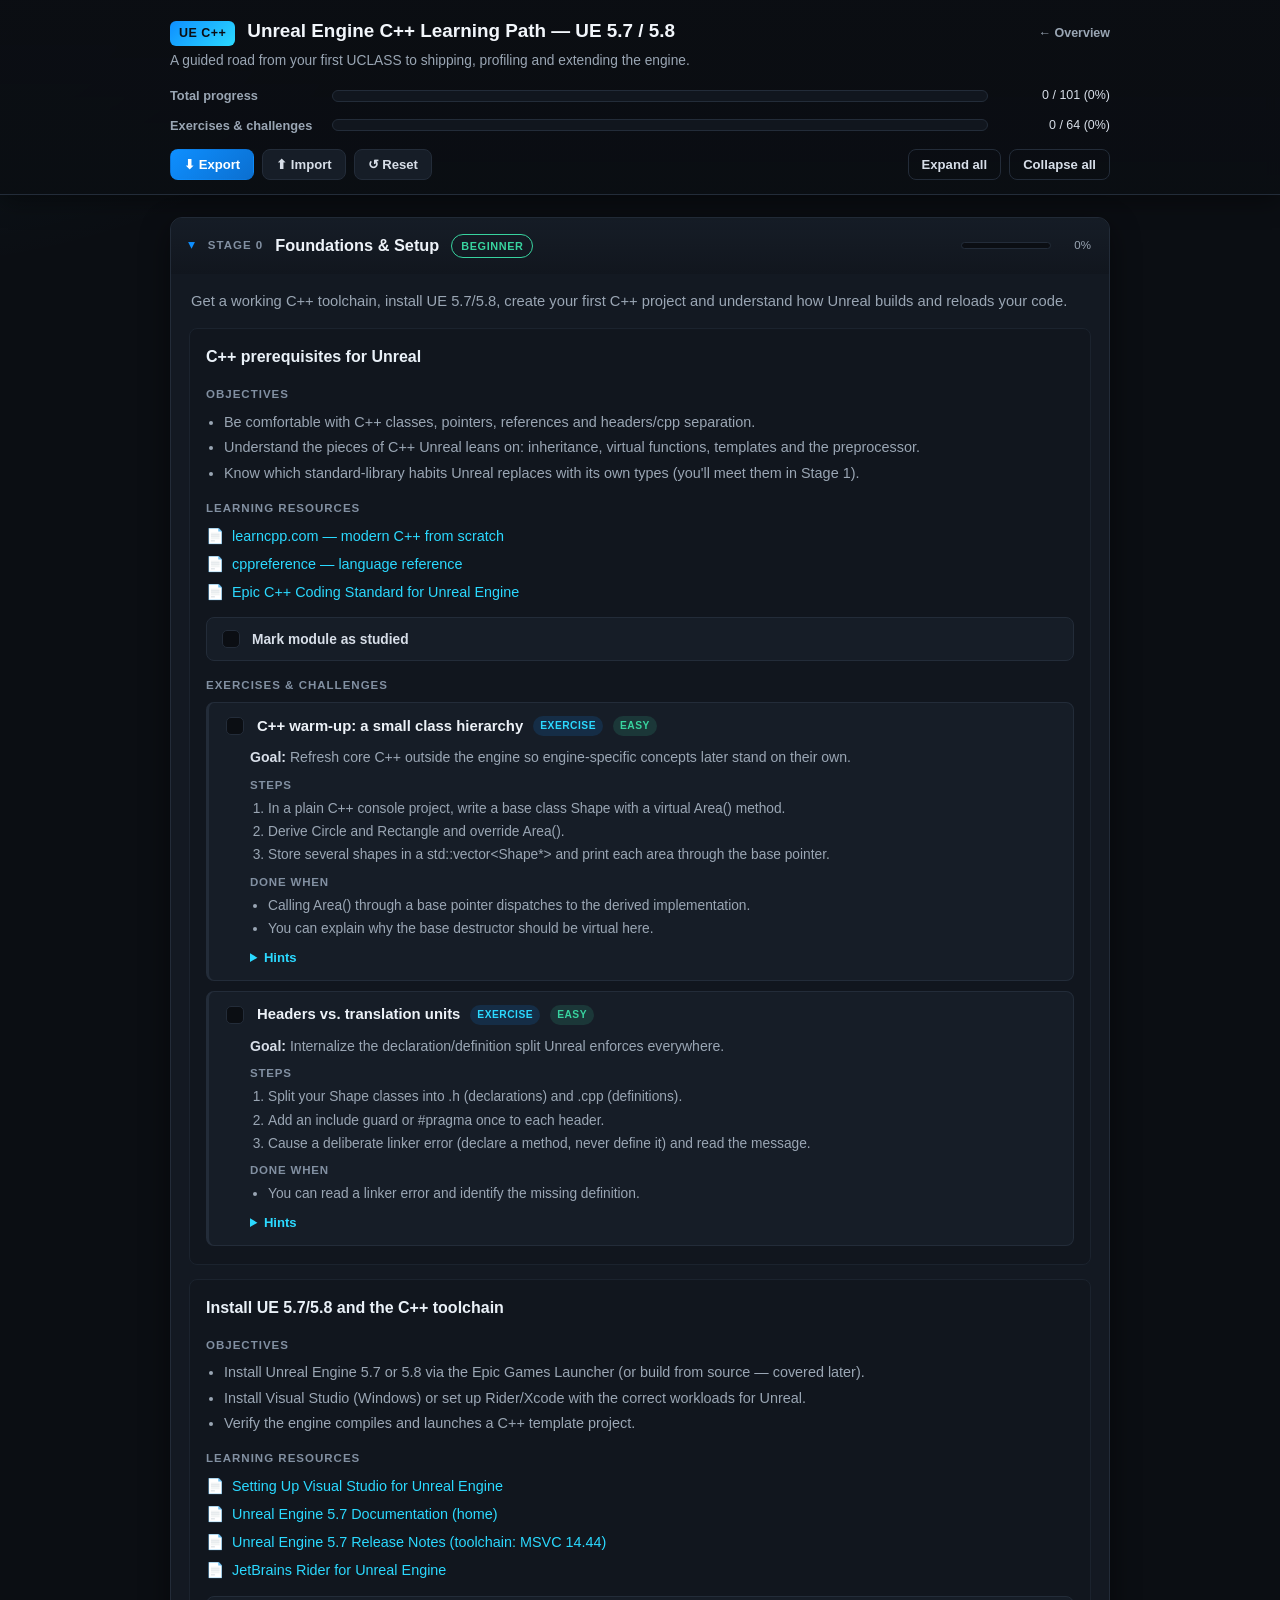
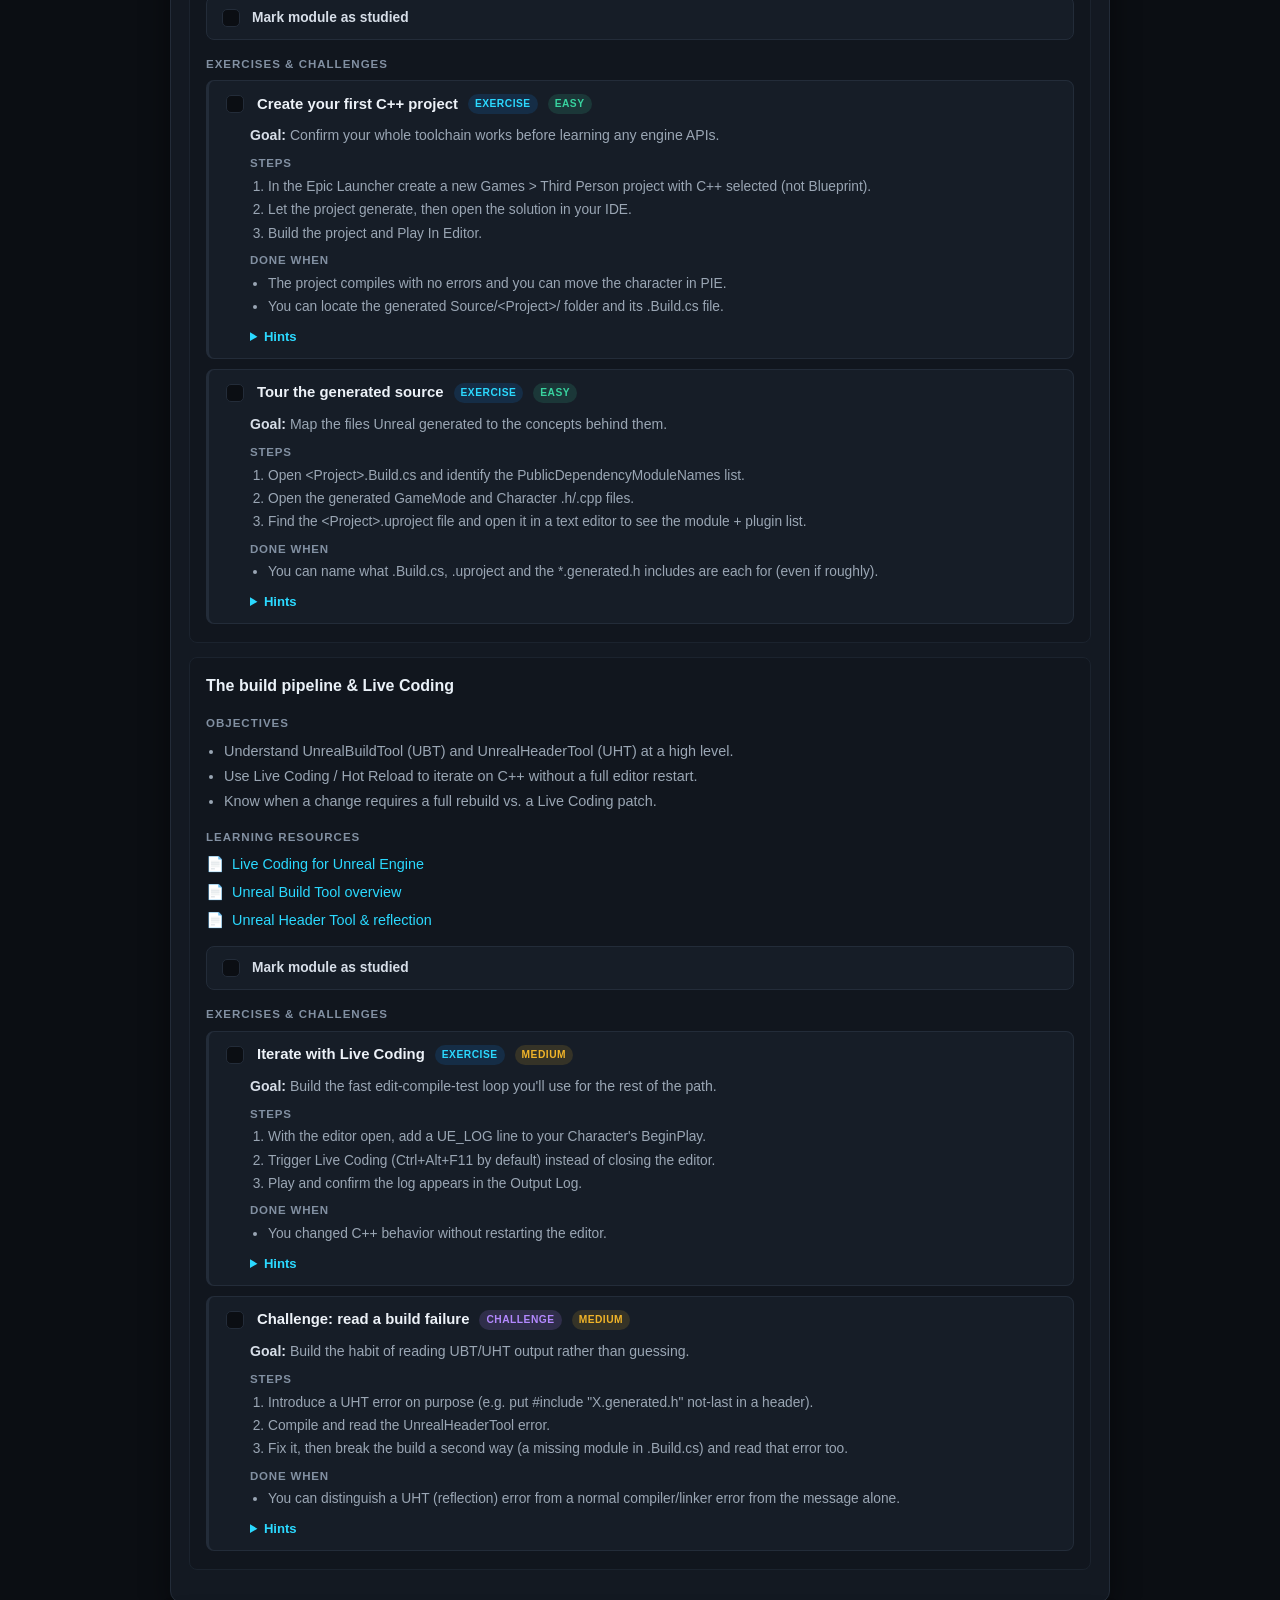
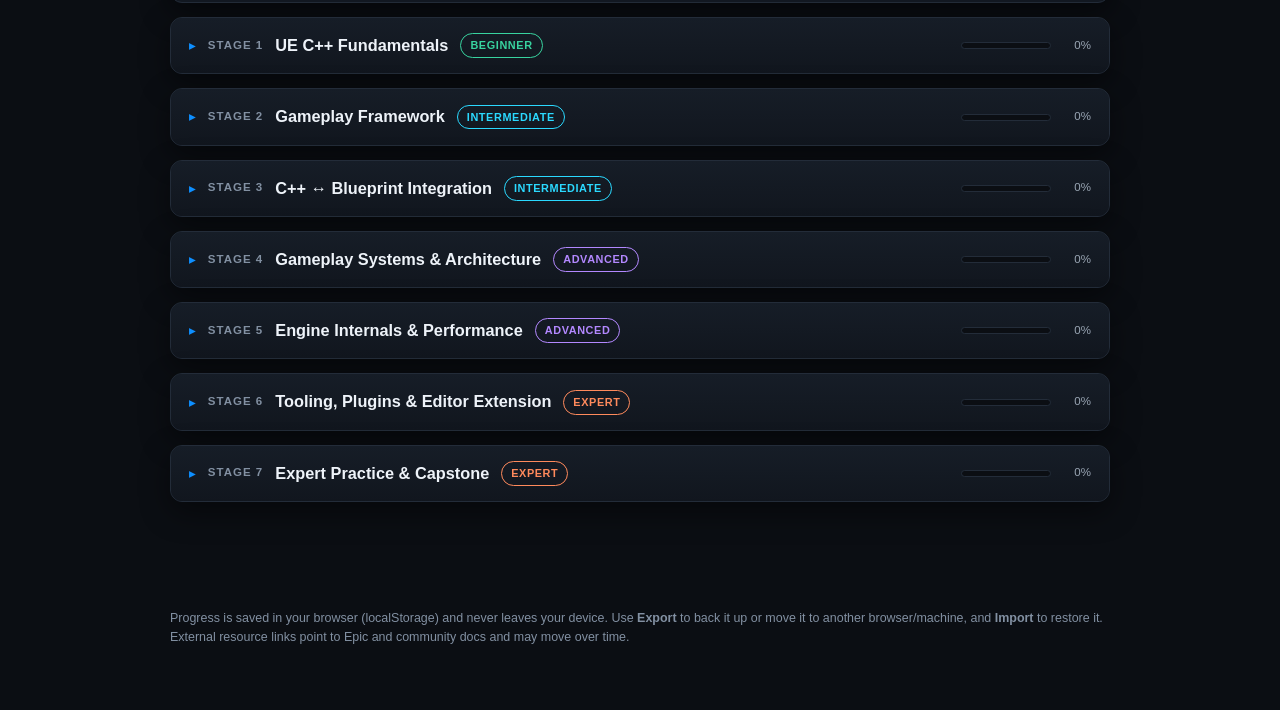
==== app.html @ 60b4b041 "Add landing page; move the app to app.html; add SVG favicon index.html is now a small landing page c" ====
<!DOCTYPE html>
<html lang="en">
<head>
  <meta charset="UTF-8" />
  <meta name="viewport" content="width=device-width, initial-scale=1.0" />
  <meta name="description" content="A guided beginner-to-expert Unreal Engine 5.7/5.8 C++ learning path with exercises, challenges and trackable progress." />
  <title>Unreal Engine C++ Learning Path</title>
  <link rel="icon" type="image/svg+xml" href="assets/favicon.svg" />
  <link rel="stylesheet" href="css/styles.css" />
</head>
<body>
  <header class="app-header">
    <div class="header-inner">
      <div class="title-row">
        <span class="app-logo">UE&nbsp;C++</span>
        <h1 id="app-title">Unreal Engine C++ Learning Path</h1>
        <a class="back-link" href="index.html">&larr; Overview</a>
      </div>
      <p id="app-subtitle"></p>

      <!-- Two progress bars: total (all items) and exercises/challenges only -->
      <div class="bars">
        <div class="bar-block">
          <span class="bar-name">Total progress</span>
          <div class="bar-track">
            <div id="total-fill" class="bar-fill" role="progressbar"
                 aria-label="Total progress" aria-valuemin="0" aria-valuemax="100" aria-valuenow="0"></div>
          </div>
          <span id="total-label" class="bar-value">0 / 0 (0%)</span>
        </div>
        <div class="bar-block">
          <span class="bar-name">Exercises &amp; challenges</span>
          <div class="bar-track">
            <div id="ex-fill" class="bar-fill" role="progressbar"
                 aria-label="Exercise and challenge progress" aria-valuemin="0" aria-valuemax="100" aria-valuenow="0"></div>
          </div>
          <span id="ex-label" class="bar-value">0 / 0 (0%)</span>
        </div>
      </div>

      <!-- Toolbar: progress import/export + view controls -->
      <div class="toolbar">
        <button id="btn-export" class="btn btn-primary" type="button" title="Download your progress as a JSON file"><span aria-hidden="true">⬇ </span>Export</button>
        <button id="btn-import" class="btn" type="button" title="Load progress from a JSON file"><span aria-hidden="true">⬆ </span>Import</button>
        <button id="btn-reset" class="btn btn-danger" type="button" title="Clear all saved progress"><span aria-hidden="true">↺ </span>Reset</button>
        <span class="toolbar-spacer"></span>
        <button id="btn-expand" class="btn btn-ghost" type="button">Expand all</button>
        <button id="btn-collapse" class="btn btn-ghost" type="button">Collapse all</button>
        <input id="import-file" type="file" accept="application/json,.json" hidden />
      </div>
    </div>
  </header>

  <main>
    <div id="content"><!-- stages rendered here by app.js --></div>
  </main>

  <footer class="app-footer">
    <p>
      Progress is saved in your browser (localStorage) and never leaves your device.
      Use <strong>Export</strong> to back it up or move it to another browser/machine, and <strong>Import</strong> to restore it.
      External resource links point to Epic and community docs and may move over time.
    </p>
  </footer>

  <div id="flash" class="flash" role="status" aria-live="polite"></div>

  <!-- Classic scripts (no modules / no fetch) so this works from file:// too. content.js MUST load first. -->
  <script src="js/content.js"></script>
  <script src="js/app.js"></script>
</body>
</html>
---- css/styles.css ----
/* =========================================================================
 * styles.css — UE dark / Epic-style theme for the C++ learning path.
 * Single dark theme. No external fonts/CDNs so it works offline / file://.
 * ====================================================================== */

:root {
  --bg: #0b0e13;
  --bg-elev: #11161e;
  --bg-elev-2: #161d27;
  --panel: #131922;
  --border: #232c39;
  --border-soft: #1b232e;
  --text: #d7dee8;
  --text-dim: #9aa6b4;
  --text-faint: #8290a2; /* keeps >=4.5:1 contrast on the panel backgrounds */
  --accent: #0e8fff;
  --accent-2: #2bd9ff;
  --accent-glow: rgba(14, 143, 255, 0.35);
  --ok: #38d39f;
  --warn: #f0b429;
  --err: #ff6b6b;

  --beginner: #38d39f;
  --intermediate: #2bd9ff;
  --advanced: #b388ff;
  --expert: #ff8a5c;

  --easy: #38d39f;
  --medium: #f0b429;
  --hard: #ff6b6b;

  --radius: 12px;
  --radius-sm: 8px;
  --shadow: 0 10px 30px rgba(0, 0, 0, 0.45);
  --maxw: 980px;
}

* { box-sizing: border-box; }

html, body { margin: 0; padding: 0; }

body {
  font-family: "Segoe UI", Roboto, Helvetica, Arial, system-ui, sans-serif;
  background:
    radial-gradient(1200px 600px at 80% -10%, rgba(14, 143, 255, 0.10), transparent 60%),
    radial-gradient(900px 500px at -10% 0%, rgba(43, 217, 255, 0.06), transparent 55%),
    var(--bg);
  color: var(--text);
  line-height: 1.55;
  min-height: 100vh;
}

a { color: var(--accent-2); text-decoration: none; }
a:hover { text-decoration: underline; }

/* ---------------------------------------------------------------- Header */
.app-header {
  position: sticky;
  top: 0;
  z-index: 50;
  background: linear-gradient(180deg, rgba(11, 14, 19, 0.98), rgba(11, 14, 19, 0.92));
  backdrop-filter: blur(8px);
  border-bottom: 1px solid var(--border);
  box-shadow: 0 6px 24px rgba(0, 0, 0, 0.4);
}

.header-inner {
  max-width: var(--maxw);
  margin: 0 auto;
  padding: 16px 20px 14px;
}

.title-row { display: flex; align-items: baseline; gap: 12px; flex-wrap: wrap; }

.app-logo {
  font-weight: 800;
  letter-spacing: 0.5px;
  font-size: 0.78rem;
  color: var(--bg);
  background: linear-gradient(135deg, var(--accent), var(--accent-2));
  padding: 3px 9px;
  border-radius: 6px;
  text-transform: uppercase;
}

#app-title {
  font-size: 1.18rem;
  font-weight: 700;
  margin: 0;
  color: #f2f6fb;
}

#app-subtitle {
  margin: 4px 0 0;
  color: var(--text-dim);
  font-size: 0.86rem;
}

/* Progress bars */
.bars { margin-top: 14px; display: grid; gap: 10px; }

.bar-block { display: grid; grid-template-columns: 150px 1fr auto; gap: 12px; align-items: center; }

.bar-name { font-size: 0.8rem; color: var(--text-dim); font-weight: 600; }

.bar-track {
  position: relative;
  height: 12px;
  background: var(--bg-elev);
  border: 1px solid var(--border);
  border-radius: 999px;
  overflow: hidden;
}

.bar-fill {
  position: absolute;
  left: 0; top: 0; bottom: 0;
  width: 0%;
  border-radius: 999px;
  transition: width 0.45s cubic-bezier(0.2, 0.8, 0.2, 1);
}

#total-fill { background: linear-gradient(90deg, var(--accent), var(--accent-2)); box-shadow: 0 0 14px var(--accent-glow); }
#ex-fill { background: linear-gradient(90deg, var(--expert), var(--warn)); box-shadow: 0 0 14px rgba(255, 138, 92, 0.3); }

.bar-value { font-size: 0.78rem; color: var(--text); font-variant-numeric: tabular-nums; min-width: 110px; text-align: right; }

/* Toolbar */
.toolbar { margin-top: 14px; display: flex; flex-wrap: wrap; gap: 8px; }

.btn {
  background: var(--bg-elev-2);
  color: var(--text);
  border: 1px solid var(--border);
  padding: 7px 13px;
  border-radius: var(--radius-sm);
  font-size: 0.82rem;
  font-weight: 600;
  cursor: pointer;
  transition: border-color 0.15s, background 0.15s, transform 0.05s;
}
.btn:hover { border-color: var(--accent); background: var(--panel); }
.btn:active { transform: translateY(1px); }
.btn-primary { background: linear-gradient(135deg, var(--accent), #0b6fd0); border-color: transparent; color: #fff; }
.btn-primary:hover { filter: brightness(1.08); }
.btn-danger:hover { border-color: var(--err); color: #ffd2d2; }
.btn-ghost { background: transparent; }

.toolbar-spacer { flex: 1 1 auto; }

/* ---------------------------------------------------------------- Main */
main { max-width: var(--maxw); margin: 0 auto; padding: 22px 20px 80px; }

/* Stage */
.stage {
  background: var(--panel);
  border: 1px solid var(--border);
  border-radius: var(--radius);
  margin-bottom: 14px;
  overflow: hidden;
  box-shadow: var(--shadow);
}

/* heading wrapper around the disclosure button — purely structural */
.stage-h { margin: 0; font-size: inherit; font-weight: inherit; }

.stage-header {
  width: 100%;
  display: flex;
  align-items: center;
  gap: 12px;
  padding: 15px 18px;
  background: linear-gradient(180deg, var(--bg-elev-2), var(--bg-elev));
  border: none;
  cursor: pointer;
  text-align: left;
  color: var(--text);
  font: inherit;
}
.stage-header:hover { background: var(--bg-elev-2); }

.caret { display: inline-block; transition: transform 0.2s; color: var(--accent); font-size: 0.85rem; }
.stage.open .caret { transform: rotate(90deg); }

.stage-index { font-size: 0.72rem; color: var(--text-faint); font-weight: 700; text-transform: uppercase; letter-spacing: 1px; }
.stage-title { font-size: 1.02rem; font-weight: 700; color: #eef3f9; flex: 0 1 auto; }

.level-badge {
  font-size: 0.68rem;
  font-weight: 700;
  text-transform: uppercase;
  letter-spacing: 0.6px;
  padding: 3px 9px;
  border-radius: 999px;
  border: 1px solid currentColor;
}
.level-beginner { color: var(--beginner); }
.level-intermediate { color: var(--intermediate); }
.level-advanced { color: var(--advanced); }
.level-expert { color: var(--expert); }

.stage-mini { margin-left: auto; display: flex; align-items: center; gap: 8px; }
.stage-mini-track { display: inline-block; width: 90px; height: 7px; background: var(--bg); border: 1px solid var(--border); border-radius: 999px; overflow: hidden; }
.stage-mini-fill { display: block; height: 100%; width: 0%; background: linear-gradient(90deg, var(--accent), var(--accent-2)); transition: width 0.4s ease; }
.stage-mini-label { font-size: 0.72rem; color: var(--text-dim); min-width: 32px; text-align: right; font-variant-numeric: tabular-nums; }

.stage-body { display: none; padding: 6px 18px 18px; }
.stage.open .stage-body { display: block; }

.stage-summary { color: var(--text-dim); margin: 10px 2px 16px; font-size: 0.92rem; }

/* Module */
.module {
  background: var(--bg-elev);
  border: 1px solid var(--border-soft);
  border-radius: var(--radius-sm);
  padding: 16px 16px 18px;
  margin-bottom: 14px;
}
.module-title { margin: 0 0 6px; font-size: 1.0rem; color: #eaf1f8; }

.section-label {
  margin: 16px 0 7px;
  font-size: 0.72rem;
  letter-spacing: 1px;
  text-transform: uppercase;
  color: var(--text-faint);
  font-weight: 700;
}

.objectives, .resources { margin: 0; padding-left: 18px; }
.objectives li { margin: 3px 0; color: var(--text-dim); font-size: 0.9rem; }

.resources { list-style: none; padding-left: 0; }
.resources li { display: flex; align-items: baseline; gap: 8px; margin: 5px 0; font-size: 0.9rem; }
.res-icon { font-size: 0.92rem; }

/* Study checkbox row */
.study-row {
  margin-top: 14px;
  display: flex;
  align-items: center;
  gap: 9px;
  padding: 9px 11px;
  background: var(--bg-elev-2);
  border: 1px solid var(--border);
  border-radius: var(--radius-sm);
}
.study-label { font-size: 0.86rem; color: var(--text); font-weight: 600; cursor: pointer; }

/* Checkboxes */
input[type="checkbox"] {
  appearance: none;
  -webkit-appearance: none;
  width: 18px; height: 18px;
  border: 1.5px solid var(--border);
  border-radius: 5px;
  background: var(--bg);
  cursor: pointer;
  position: relative;
  flex: 0 0 auto;
  transition: border-color 0.15s, background 0.15s;
}
input[type="checkbox"]:hover { border-color: var(--accent); }
input[type="checkbox"]:checked { background: linear-gradient(135deg, var(--accent), var(--accent-2)); border-color: transparent; }
input[type="checkbox"]:checked::after {
  content: "";
  position: absolute;
  left: 5px; top: 1px;
  width: 5px; height: 10px;
  border: solid #04121f;
  border-width: 0 2.5px 2.5px 0;
  transform: rotate(45deg);
}
input[type="checkbox"]:focus-visible { outline: 2px solid var(--accent-2); outline-offset: 2px; }

/* Exercises */
.exercises { display: grid; gap: 10px; }

.exercise {
  border: 1px solid var(--border);
  border-left: 3px solid var(--border);
  border-radius: var(--radius-sm);
  background: var(--bg-elev-2);
  padding: 11px 13px;
  transition: border-color 0.2s, opacity 0.2s;
}
.exercise.completed { border-left-color: var(--ok); opacity: 0.72; }
.exercise.completed .ex-title { text-decoration: line-through; text-decoration-color: var(--text-faint); }

.ex-title-row { display: flex; align-items: center; gap: 10px; cursor: pointer; flex-wrap: wrap; }
.ex-title { font-weight: 600; color: #edf2f8; font-size: 0.93rem; }

.kind-badge, .diff-badge {
  font-size: 0.64rem;
  font-weight: 700;
  text-transform: uppercase;
  letter-spacing: 0.5px;
  padding: 2px 7px;
  border-radius: 999px;
}
.kind-exercise { background: rgba(14, 143, 255, 0.14); color: var(--accent-2); }
.kind-challenge { background: rgba(179, 136, 255, 0.16); color: var(--advanced); }
.diff-easy { background: rgba(56, 211, 159, 0.14); color: var(--easy); }
.diff-medium { background: rgba(240, 180, 41, 0.14); color: var(--medium); }
.diff-hard { background: rgba(255, 107, 107, 0.14); color: var(--hard); }

.ex-body { margin-top: 9px; padding-left: 28px; }
.ex-goal { margin: 0 0 8px; font-size: 0.88rem; color: var(--text-dim); }
.ex-goal strong { color: var(--text); }
.ex-sub { margin: 8px 0 3px; font-size: 0.72rem; text-transform: uppercase; letter-spacing: 0.8px; color: var(--text-faint); font-weight: 700; }
.ex-steps, .ex-acceptance { margin: 0; padding-left: 18px; }
.ex-steps li, .ex-acceptance li { font-size: 0.86rem; color: var(--text-dim); margin: 2px 0; }

.hints { margin-top: 9px; }
.hints summary { cursor: pointer; color: var(--accent-2); font-size: 0.82rem; font-weight: 600; }
.hints summary:hover { text-decoration: underline; }
.ex-hints { margin: 6px 0 0; padding-left: 18px; }
.ex-hints li { font-size: 0.84rem; color: var(--text-dim); margin: 2px 0; }

/* Flash / toast */
.flash {
  position: fixed;
  left: 50%;
  bottom: 26px;
  transform: translateX(-50%) translateY(20px);
  background: var(--bg-elev-2);
  border: 1px solid var(--border);
  color: var(--text);
  padding: 10px 18px;
  border-radius: 999px;
  font-size: 0.86rem;
  font-weight: 600;
  box-shadow: var(--shadow);
  opacity: 0;
  pointer-events: none;
  transition: opacity 0.25s, transform 0.25s;
  z-index: 100;
}
.flash.show { opacity: 1; transform: translateX(-50%) translateY(0); }
.flash.ok { border-color: var(--ok); }
.flash.err { border-color: var(--err); color: #ffd2d2; }

/* Footer */
.app-footer {
  max-width: var(--maxw);
  margin: 0 auto;
  padding: 0 20px 50px;
  color: var(--text-faint);
  font-size: 0.78rem;
}

/* ---------------------------------------------------------------- Landing */
/* index.html — marketing page sharing the app's tokens and components. */

.back-link {
  margin-left: auto;
  font-size: 0.78rem;
  font-weight: 600;
  color: var(--text-dim);
  white-space: nowrap;
}
.back-link:hover { color: var(--accent-2); }

.landing-main { max-width: var(--maxw); margin: 0 auto; padding: 0 20px; }

.section-title {
  font-size: 1.35rem;
  margin: 0 0 18px;
  color: #f2f6fb;
}

/* Hero */
.hero { padding: 72px 0 44px; }

.hero-chips { display: flex; align-items: center; gap: 10px; margin-bottom: 18px; }

.version-chip {
  font-size: 0.72rem;
  font-weight: 700;
  letter-spacing: 0.6px;
  text-transform: uppercase;
  color: var(--accent-2);
  border: 1px solid var(--accent-2);
  border-radius: 999px;
  padding: 3px 10px;
}

.hero-title {
  margin: 0 0 14px;
  font-size: clamp(1.7rem, 4.5vw, 2.7rem);
  line-height: 1.18;
  color: #f2f6fb;
  letter-spacing: -0.5px;
}

.hero-accent {
  background: linear-gradient(135deg, var(--accent), var(--accent-2));
  -webkit-background-clip: text;
  background-clip: text;
  color: transparent;
  font-family: Consolas, "Cascadia Code", monospace;
}

.hero-sub {
  margin: 0 0 26px;
  max-width: 560px;
  color: var(--text-dim);
  font-size: 1.02rem;
}

.hero-cta { display: flex; flex-wrap: wrap; gap: 12px; align-items: center; }

.btn-lg { padding: 11px 22px; font-size: 0.95rem; border-radius: 10px; }
a.btn { display: inline-block; }
a.btn:hover { text-decoration: none; }
a.btn-primary { box-shadow: 0 6px 22px var(--accent-glow); }

.cta-progress {
  margin-top: 16px;
  max-width: 420px;
  display: grid;
  grid-template-columns: 1fr auto;
  gap: 12px;
  align-items: center;
}
.cta-progress[hidden] { display: none; }
.cta-progress .bar-fill { background: linear-gradient(90deg, var(--accent), var(--accent-2)); box-shadow: 0 0 14px var(--accent-glow); }

/* Stats strip */
.stats {
  display: flex;
  flex-wrap: wrap;
  gap: 12px 40px;
  margin: 34px 0 0;
  padding: 18px 0 0;
  border-top: 1px solid var(--border-soft);
}
.stat dt {
  font-size: 1.6rem;
  font-weight: 800;
  color: #f2f6fb;
  font-variant-numeric: tabular-nums;
}
.stat dd { margin: 0; font-size: 0.8rem; color: var(--text-faint); text-transform: uppercase; letter-spacing: 0.8px; font-weight: 600; }

/* Features */
.features { padding: 30px 0 10px; }

.feature-grid {
  display: grid;
  grid-template-columns: repeat(auto-fit, minmax(250px, 1fr));
  gap: 14px;
}

.feature {
  background: var(--panel);
  border: 1px solid var(--border);
  border-radius: var(--radius);
  padding: 18px 18px 16px;
}
.feature-icon { font-size: 1.3rem; }
.feature h3 { margin: 10px 0 6px; font-size: 0.98rem; color: #eef3f9; }
.feature p { margin: 0; font-size: 0.87rem; color: var(--text-dim); }

/* Topics */
.topics { padding: 36px 0 10px; }

.topic-cards { display: grid; grid-template-columns: repeat(auto-fit, minmax(290px, 1fr)); gap: 14px; }

.topic-card {
  display: block;
  background: var(--panel);
  border: 1px solid var(--border);
  border-radius: var(--radius);
  padding: 16px 17px;
  color: inherit;
  transition: border-color 0.15s, transform 0.15s;
}
.topic-card:hover { border-color: var(--accent); text-decoration: none; transform: translateY(-2px); }

.topic-card-head { display: flex; align-items: center; justify-content: space-between; gap: 10px; }
.topic-card-title { margin: 8px 0 6px; font-size: 1.02rem; color: #eef3f9; }
.topic-card-summary { margin: 0 0 12px; font-size: 0.85rem; color: var(--text-dim); }

.module-chips { list-style: none; margin: 0; padding: 0; display: flex; flex-wrap: wrap; gap: 6px; }
.module-chip {
  font-size: 0.72rem;
  color: var(--text-dim);
  background: var(--bg-elev-2);
  border: 1px solid var(--border-soft);
  border-radius: 999px;
  padding: 2px 9px;
}

/* Closing CTA */
.closing-cta { padding: 44px 0 64px; text-align: center; }
.closing-cta .section-title { margin-bottom: 20px; }

/* ---------------------------------------------------------------- Responsive */
@media (max-width: 680px) {
  /* the stacked header would eat too much of a phone viewport if sticky */
  .app-header { position: static; }
  .bar-block { grid-template-columns: 1fr; gap: 4px; }
  .bar-value { text-align: left; }
  .stage-title { flex-basis: 100%; }
  .stage-mini { margin-left: 0; }
  .ex-body { padding-left: 0; }
  #app-title { font-size: 1.04rem; }

  .hero { padding: 44px 0 30px; }
  .stats { gap: 10px 26px; }
  .back-link { flex-basis: 100%; margin-left: 0; }
}
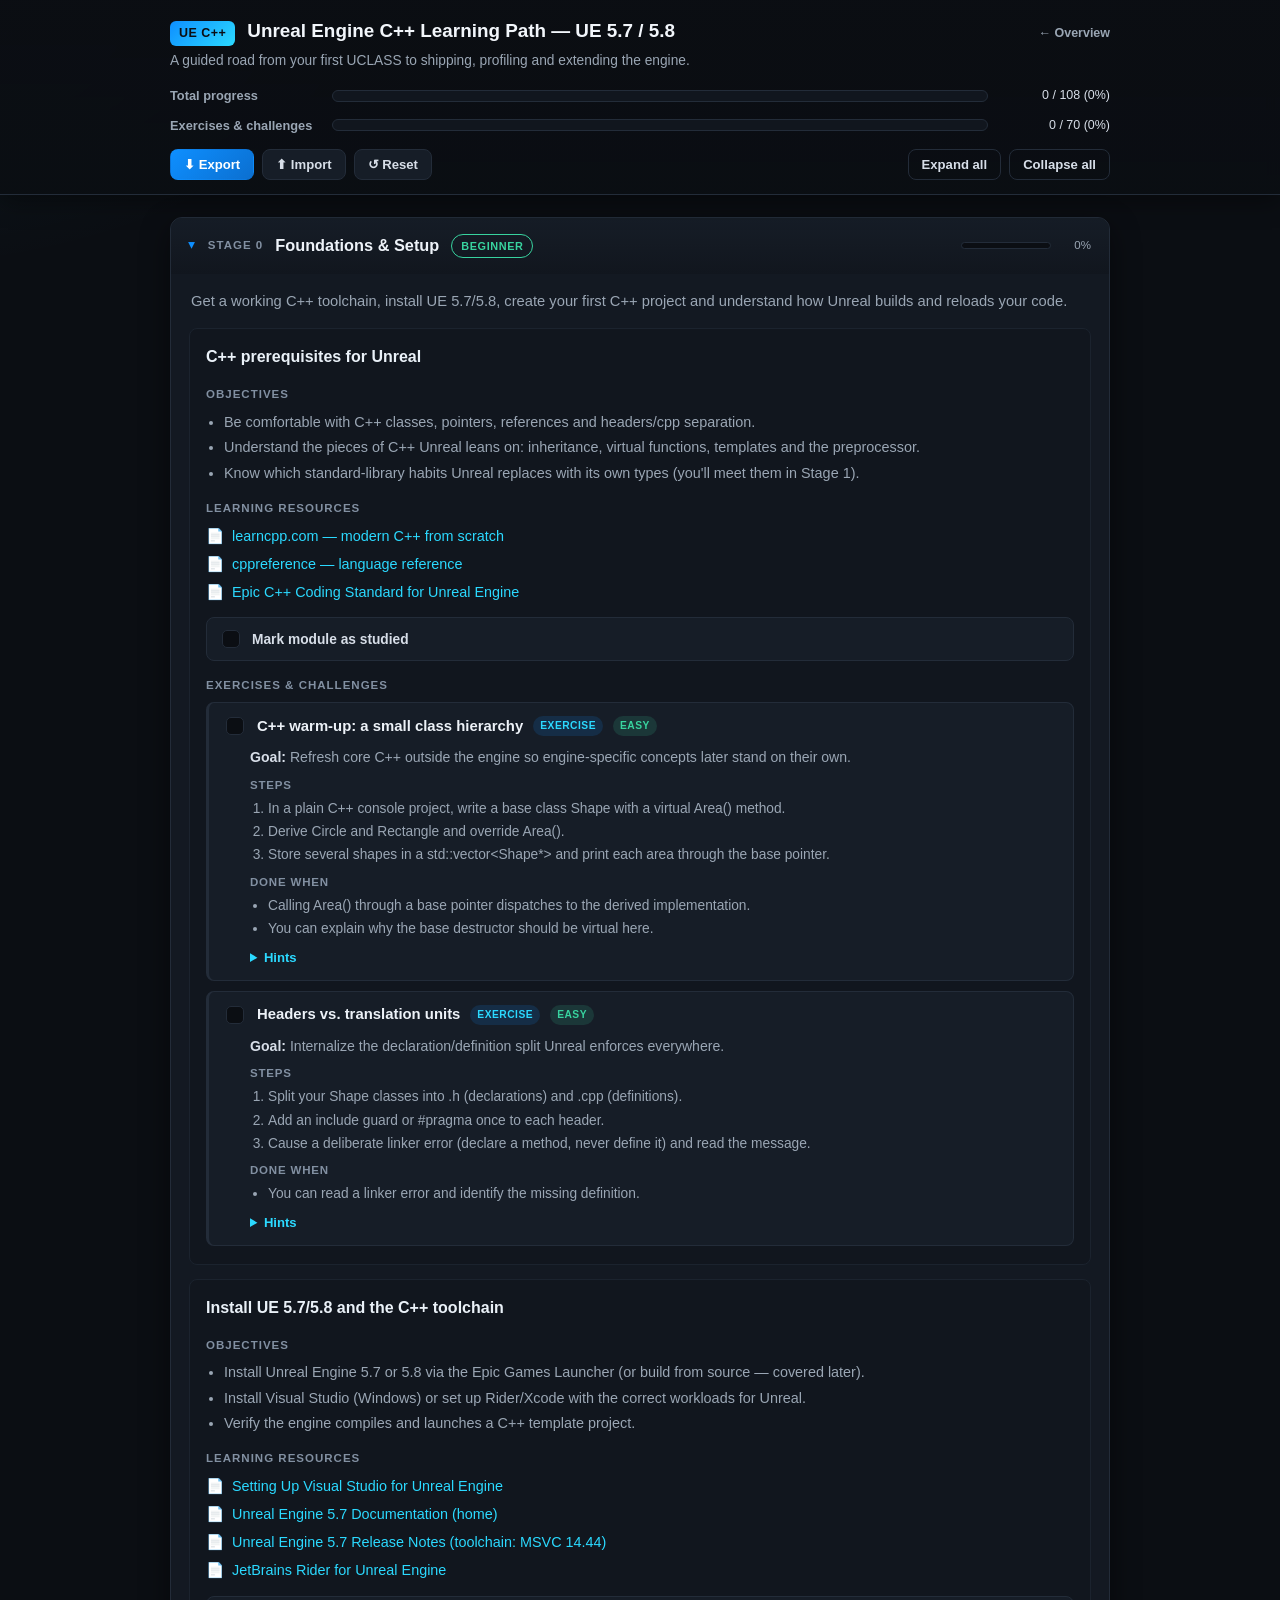
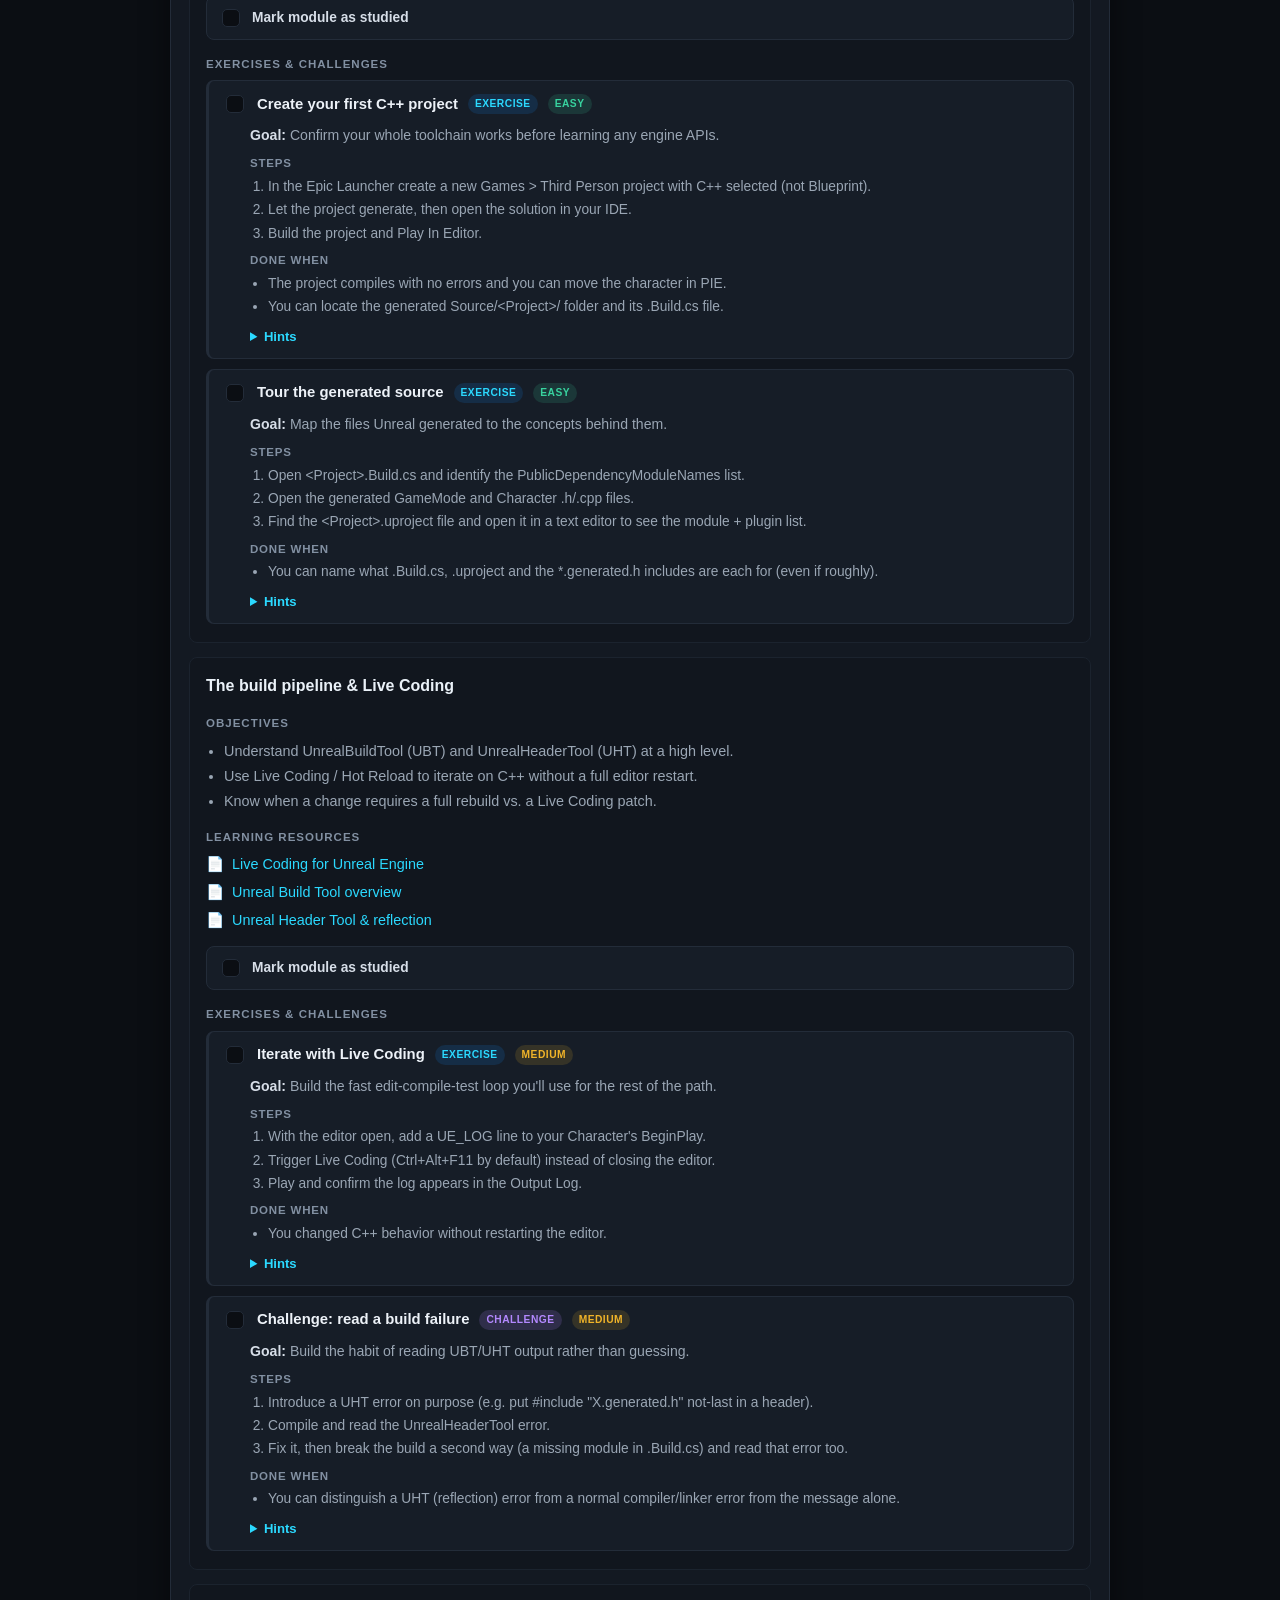
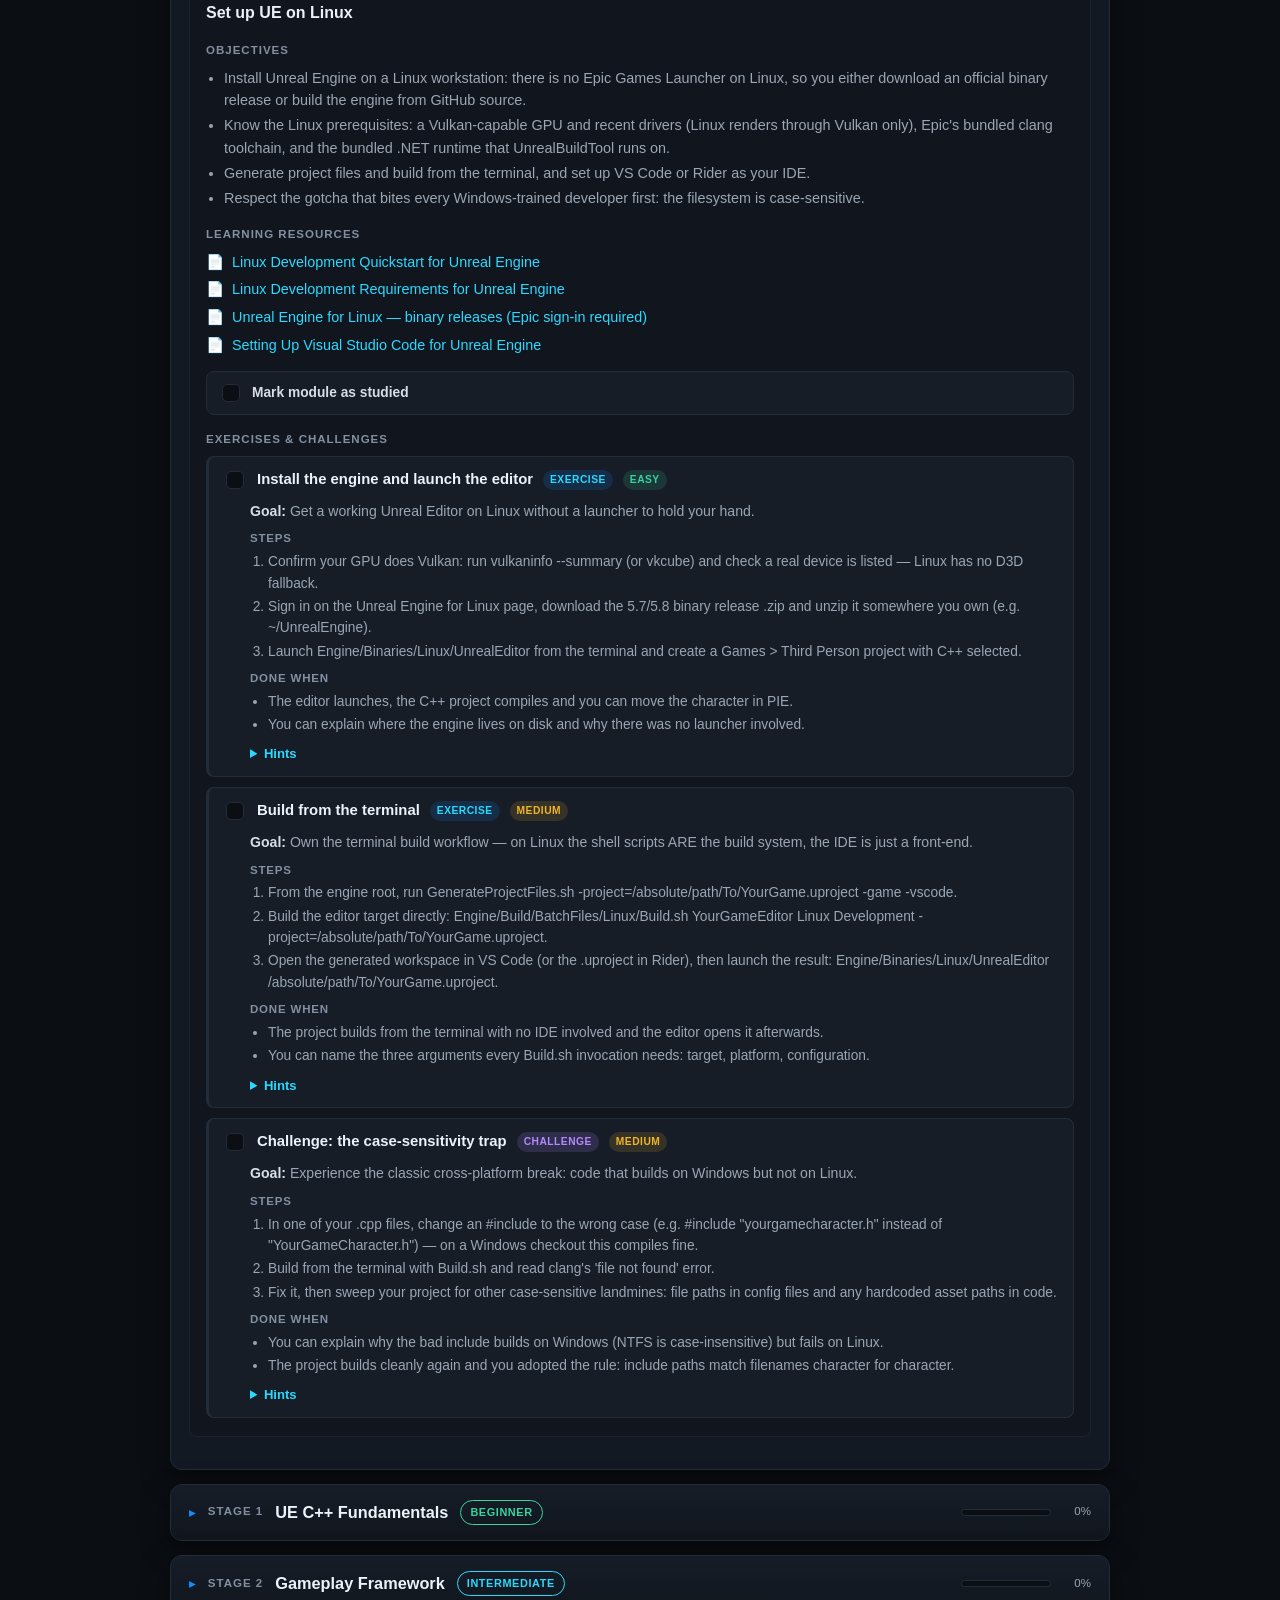
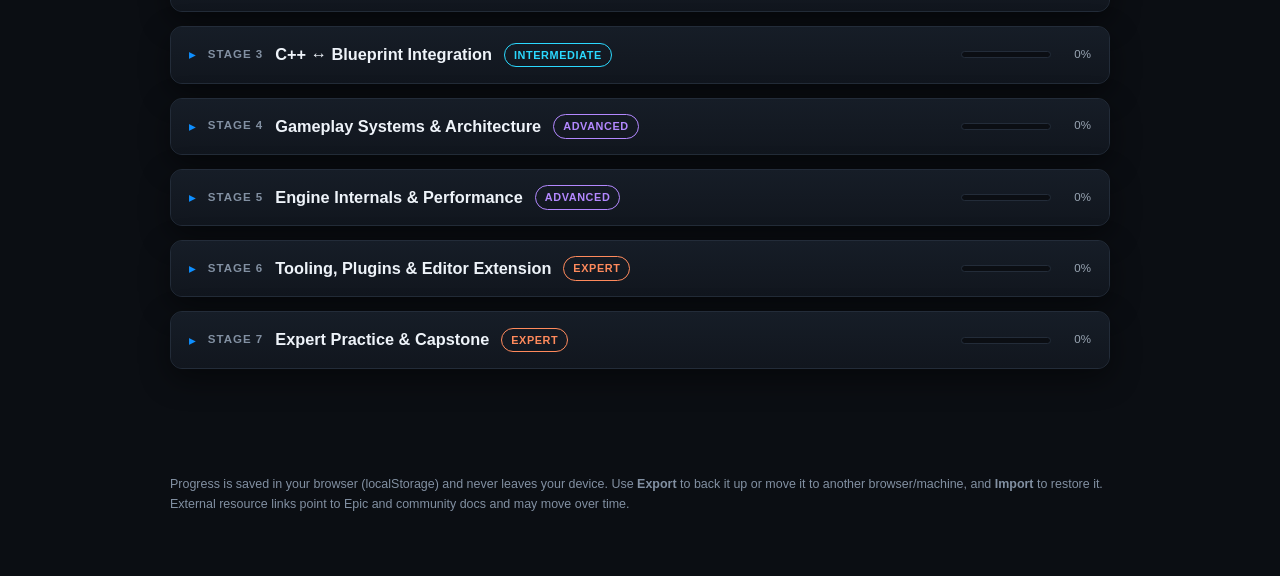
==== commit 028a7e7d: "Add stage deep-links, noscript fallback; reorder Stage 0 - Landing topic cards now link to app.html#" ====
--- a/app.html
+++ b/app.html
@@ -52,6 +52,12 @@
   </header>
 
   <main>
+    <noscript>
+      <p style="padding:1.5rem 0;color:var(--text-dim)">
+        This tracker needs JavaScript to render the curriculum and save your progress.
+        Enable JavaScript, or head back to the <a href="index.html">overview</a>.
+      </p>
+    </noscript>
     <div id="content"><!-- stages rendered here by app.js --></div>
   </main>
 
--- a/css/styles.css
+++ b/css/styles.css
@@ -339,6 +339,7 @@
 }
 .flash.show { opacity: 1; transform: translateX(-50%) translateY(0); }
 .flash.ok { border-color: var(--ok); }
+.flash.warn { border-color: var(--warn); }
 .flash.err { border-color: var(--err); color: #ffd2d2; }
 
 /* Footer */
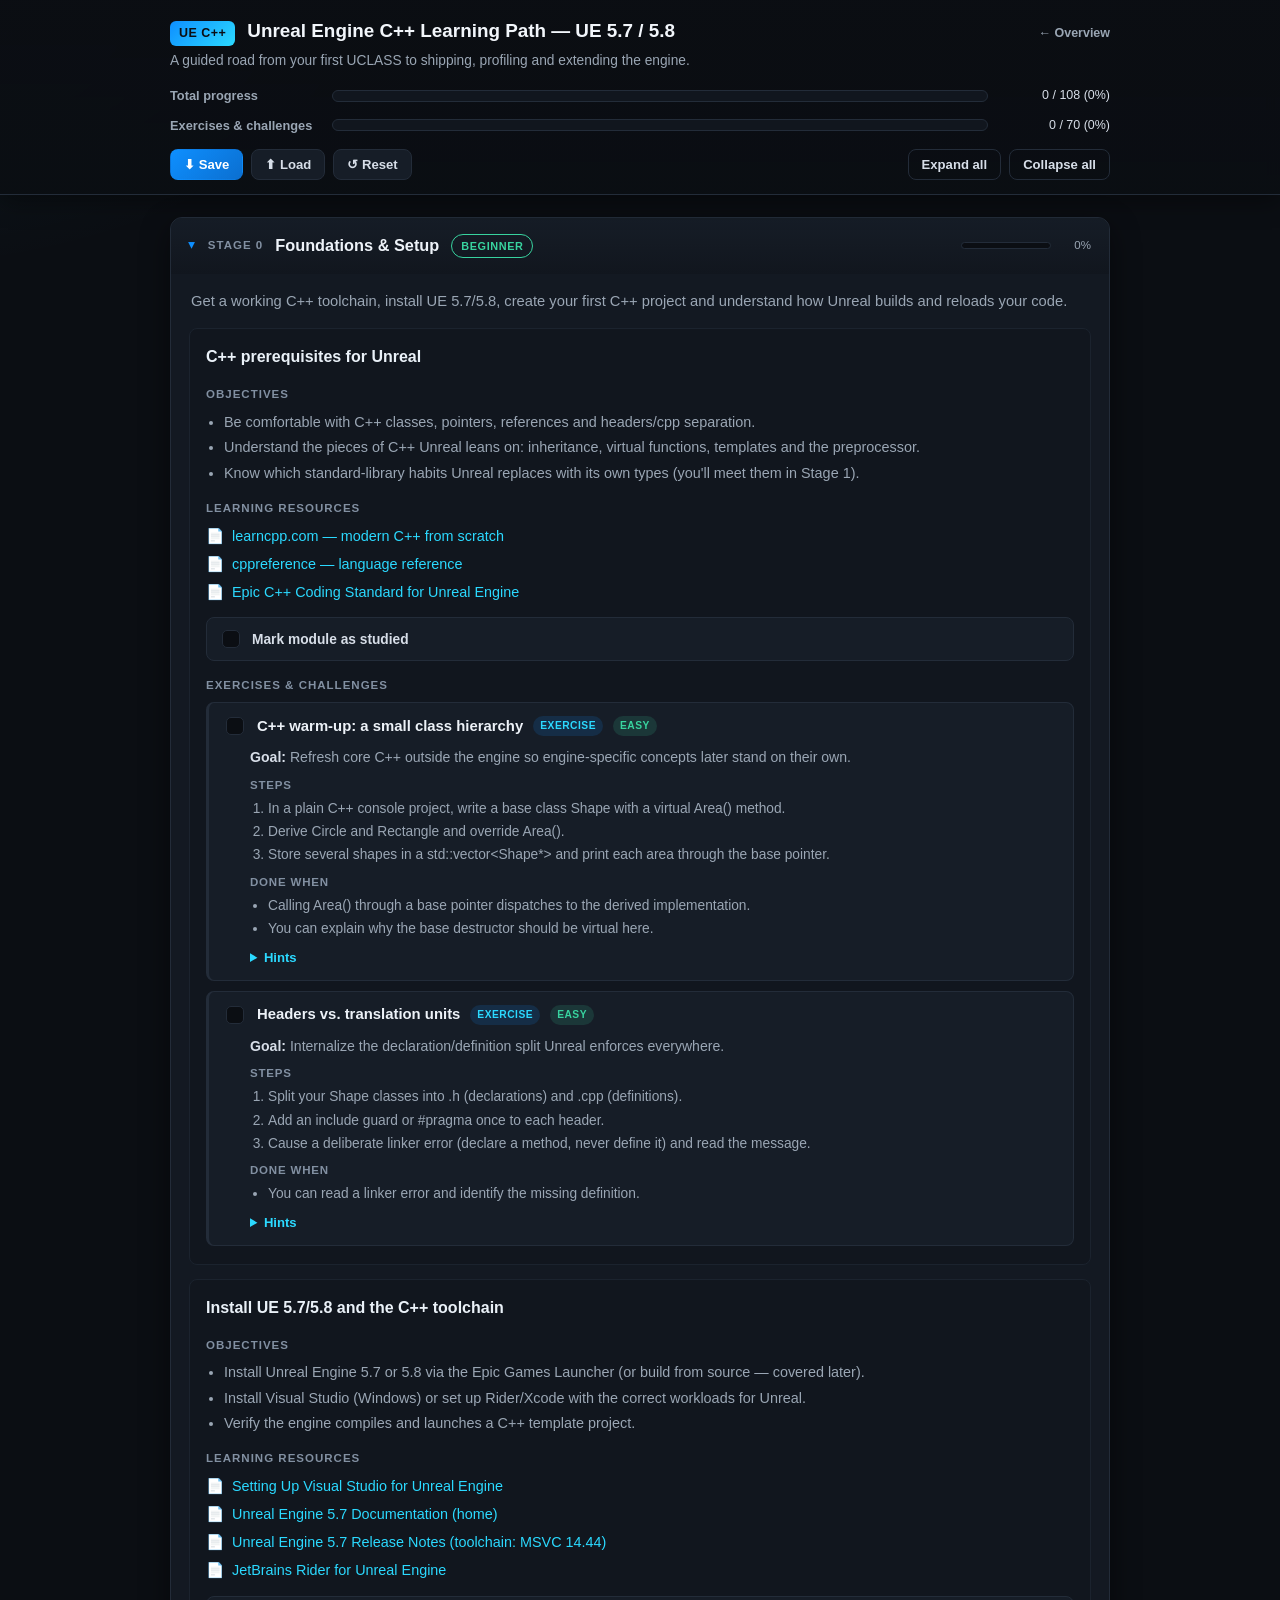
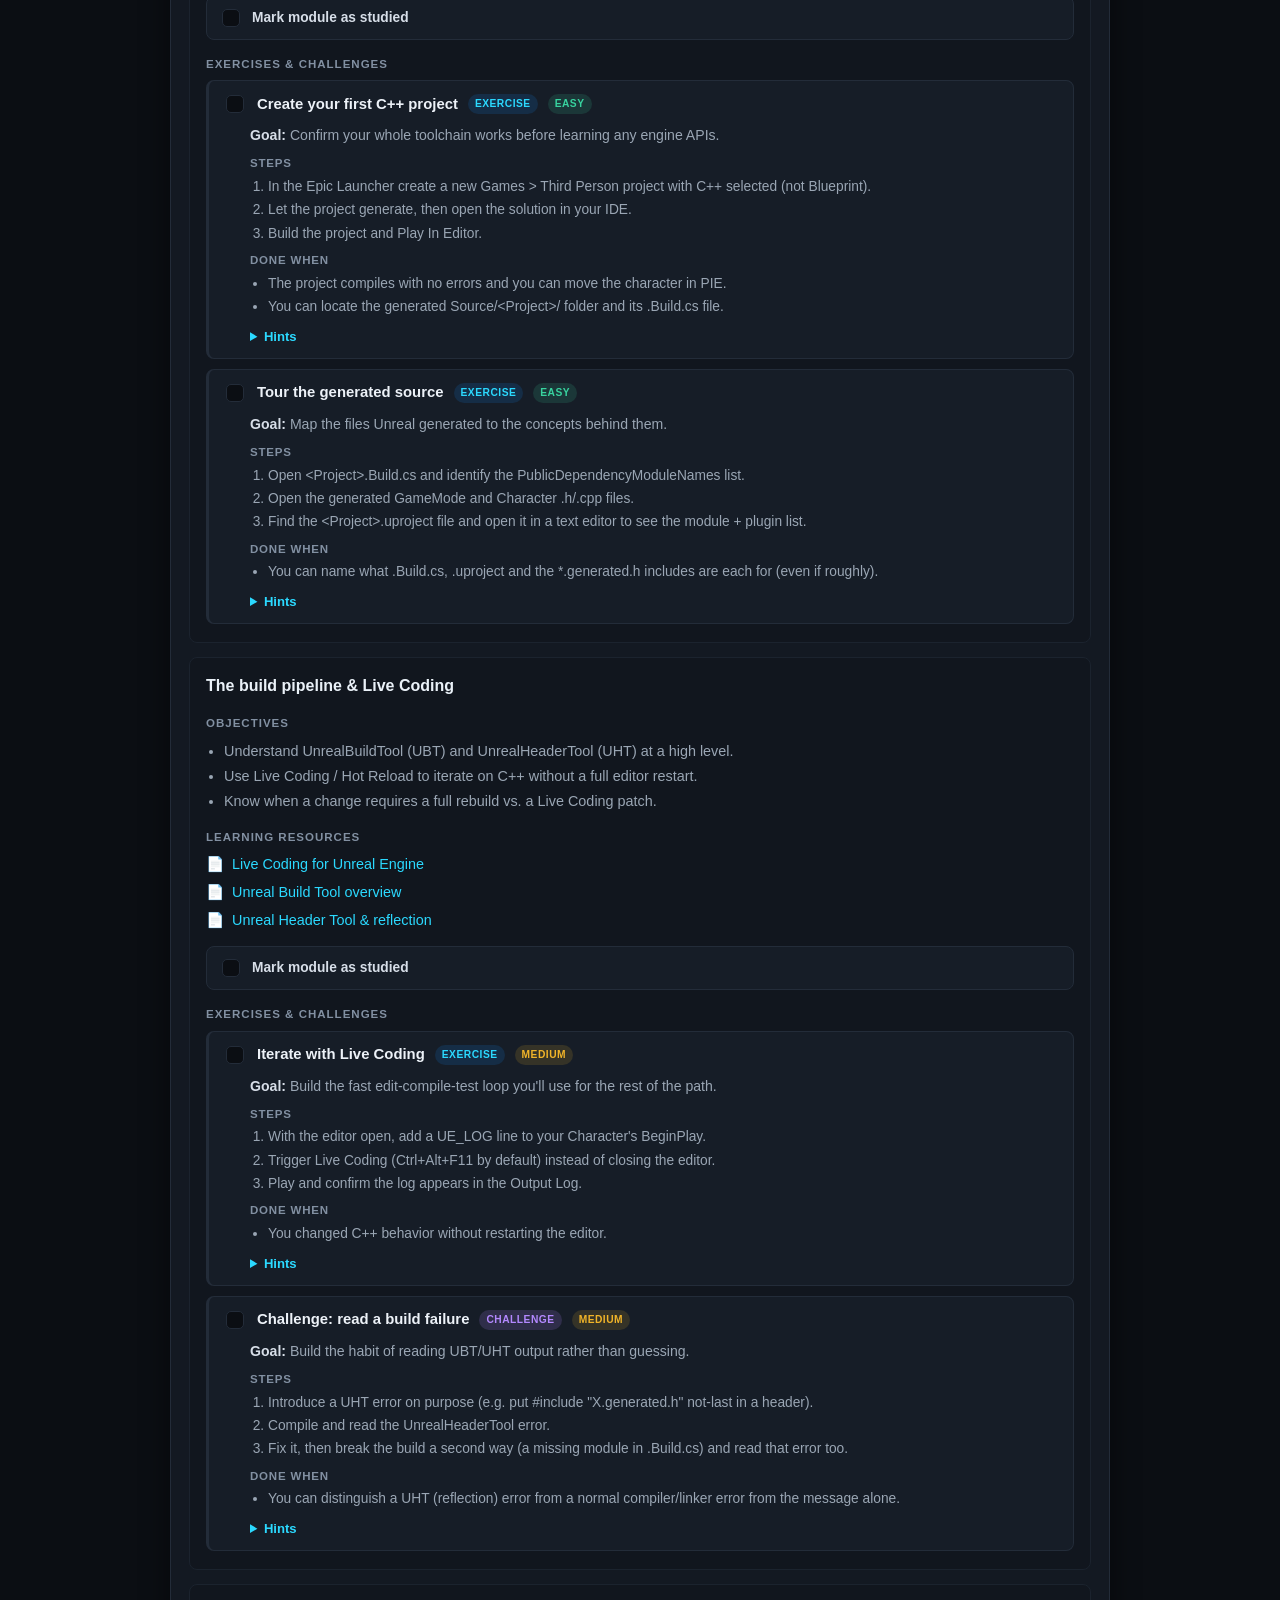
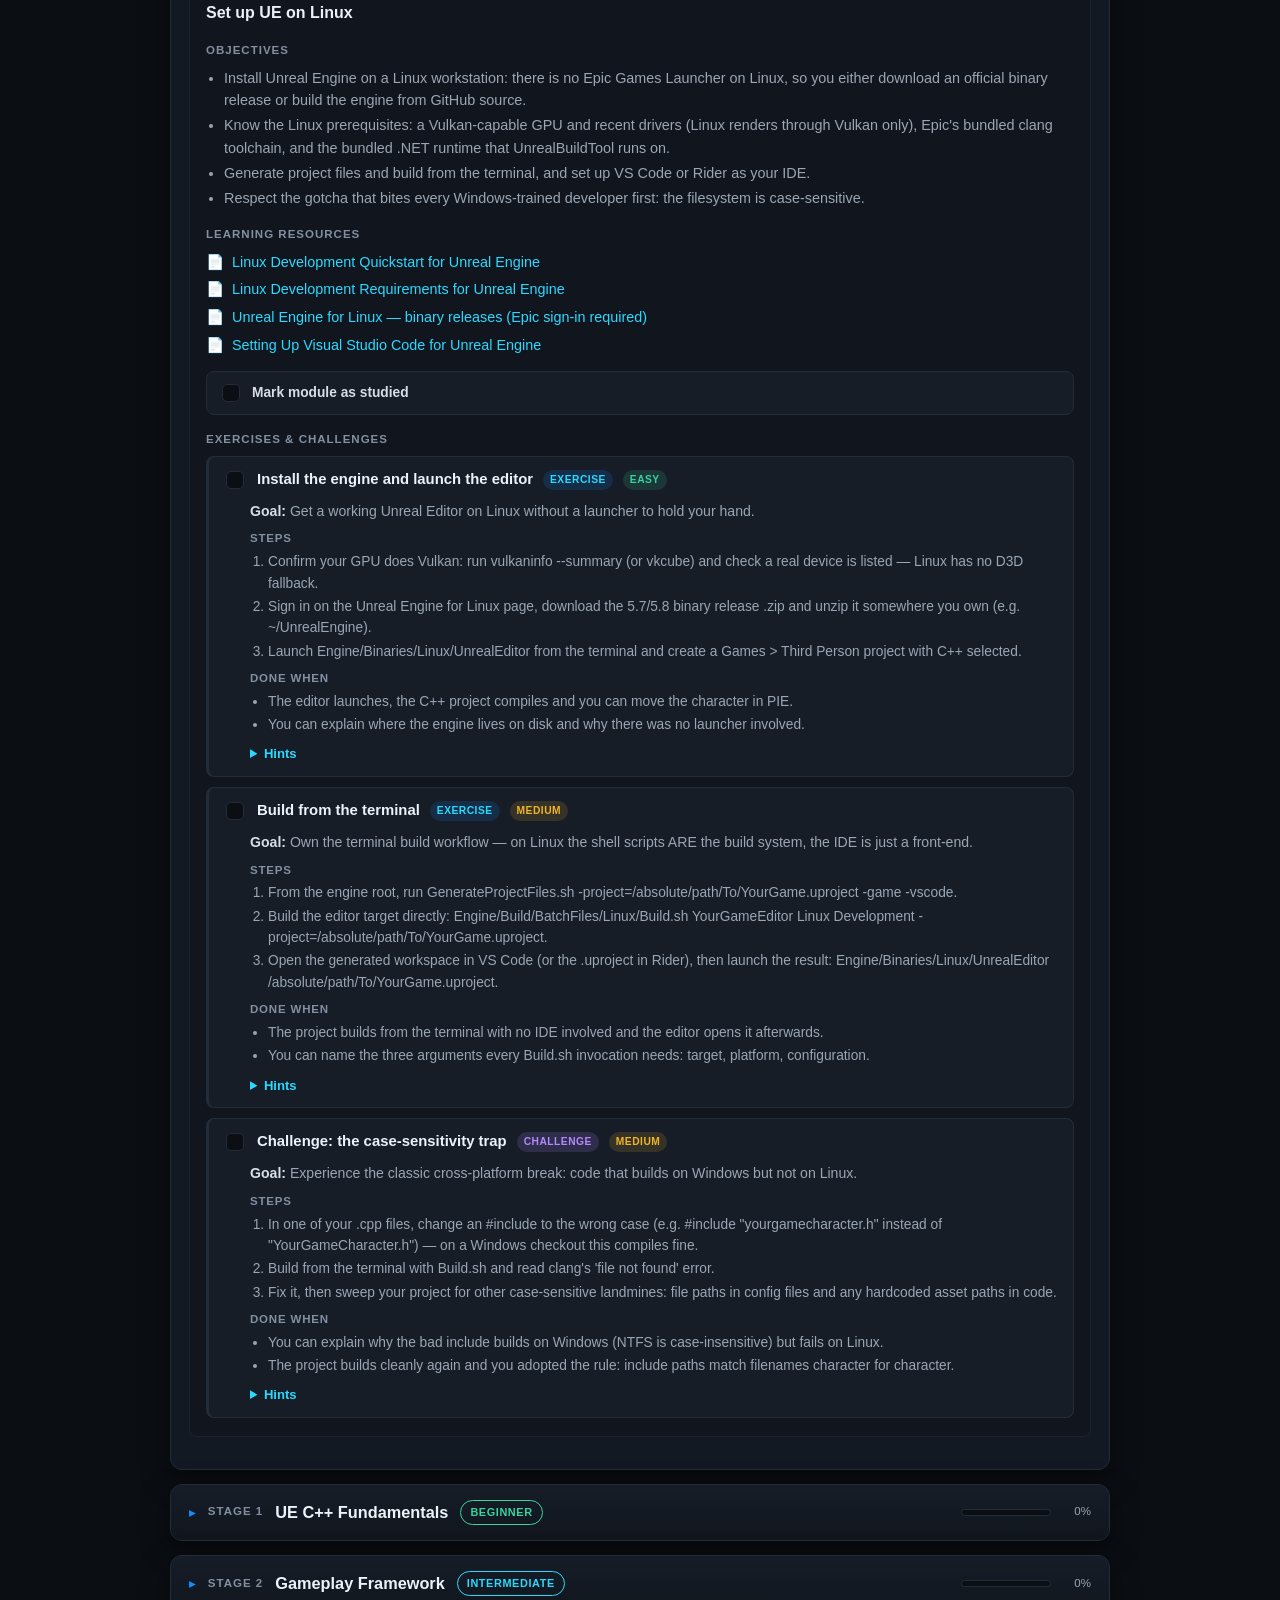
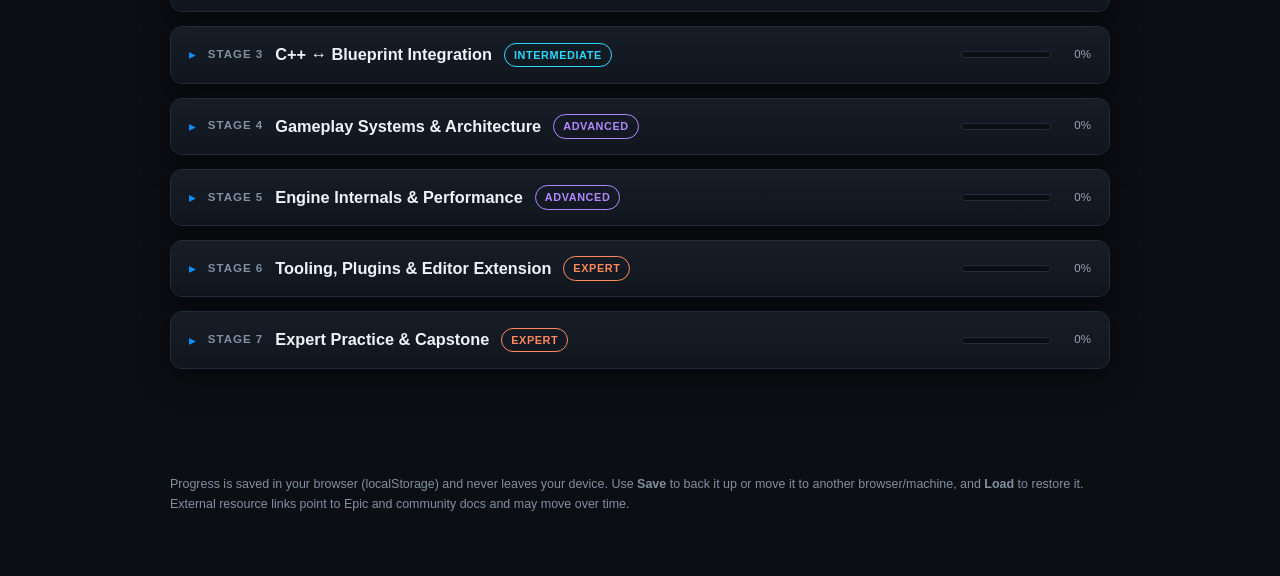
==== commit 41e89682: "Rename Import/Export UI to Load/Save User-facing labels, tooltips, messages and confirm dialogs only" ====
--- a/app.html
+++ b/app.html
@@ -38,10 +38,10 @@
         </div>
       </div>
 
-      <!-- Toolbar: progress import/export + view controls -->
+      <!-- Toolbar: progress load/save + view controls -->
       <div class="toolbar">
-        <button id="btn-export" class="btn btn-primary" type="button" title="Download your progress as a JSON file"><span aria-hidden="true">⬇ </span>Export</button>
-        <button id="btn-import" class="btn" type="button" title="Load progress from a JSON file"><span aria-hidden="true">⬆ </span>Import</button>
+        <button id="btn-export" class="btn btn-primary" type="button" title="Save your progress to a JSON file"><span aria-hidden="true">⬇ </span>Save</button>
+        <button id="btn-import" class="btn" type="button" title="Load progress from a JSON file"><span aria-hidden="true">⬆ </span>Load</button>
         <button id="btn-reset" class="btn btn-danger" type="button" title="Clear all saved progress"><span aria-hidden="true">↺ </span>Reset</button>
         <span class="toolbar-spacer"></span>
         <button id="btn-expand" class="btn btn-ghost" type="button">Expand all</button>
@@ -64,7 +64,7 @@
   <footer class="app-footer">
     <p>
       Progress is saved in your browser (localStorage) and never leaves your device.
-      Use <strong>Export</strong> to back it up or move it to another browser/machine, and <strong>Import</strong> to restore it.
+      Use <strong>Save</strong> to back it up or move it to another browser/machine, and <strong>Load</strong> to restore it.
       External resource links point to Epic and community docs and may move over time.
     </p>
   </footer>
